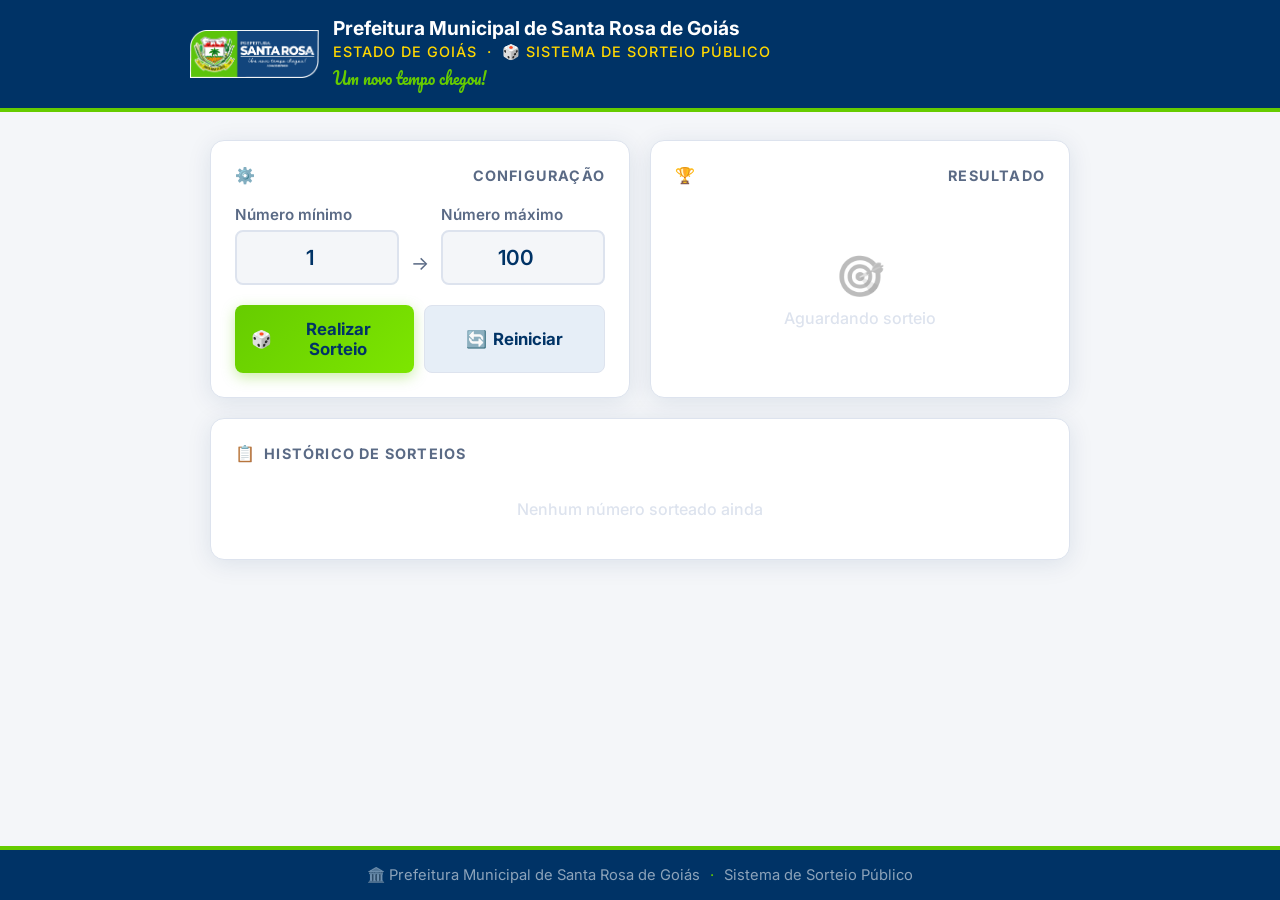
==== index.html @ 8ab16898 "primeiro commit" ====
<!DOCTYPE html>
<html lang="pt-BR">
<head>
  <meta charset="UTF-8" />
  <meta name="viewport" content="width=device-width, initial-scale=1.0" />
  <title>Sorteio Público — Prefeitura de Santa Rosa de Goiás</title>
  <link rel="stylesheet" href="style.css" />
  <link href="https://fonts.googleapis.com/css2?family=Inter:wght@400;500;600;700;800&family=Pacifico&display=swap" rel="stylesheet" />
</head>
<body>

  <header class="header">
    <div class="header-inner">
      <img src="LOGO-2025-2028-2.png" alt="Logo Prefeitura" class="brasao-logo" />
      <div class="header-text">
        <div class="header-municipio">Prefeitura Municipal de Santa Rosa de Goiás</div>
        <div class="header-estado">Estado de Goiás &nbsp;·&nbsp; 🎲 Sistema de Sorteio Público</div>
        <div class="header-slogan">Um novo tempo chegou!</div>
      </div>
    </div>
  </header>

  <main class="main">

    <div class="grid">

      <div class="card">
        <div class="card-header">
          <span class="card-icon">⚙️</span>
          <span>Configuração</span>
        </div>
        <div class="config">
          <div class="input-group">
            <label>Número mínimo</label>
            <input type="number" id="min" value="1" min="0" />
          </div>
          <div class="divider-arrow">→</div>
          <div class="input-group">
            <label>Número máximo</label>
            <input type="number" id="max" value="100" min="1" />
          </div>
        </div>
        <div class="actions">
          <button id="btnSortear">
            <span>🎲</span> Realizar Sorteio
          </button>
          <button id="btnReset" class="secondary">
            <span>🔄</span> Reiniciar
          </button>
        </div>
      </div>

      <div class="card resultado-card">
        <div class="card-header">
          <span class="card-icon">🏆</span>
          <span>Resultado</span>
        </div>
        <div class="resultado-wrap">
          <div id="resultado" class="resultado hidden"></div>
          <div id="semSorteio" class="placeholder">
            <div class="placeholder-icon">🎯</div>
            <p>Aguardando sorteio</p>
          </div>
        </div>
      </div>

    </div>

    <div class="card historico-card">
      <div class="card-header">
        <div class="card-header-left">
          <span class="card-icon">📋</span>
          <span>Histórico de Sorteios</span>
        </div>
        <span id="contador" class="pill" style="display:none"></span>
      </div>
      <div id="historico" class="historico"></div>
      <div id="semHistorico" class="placeholder small">
        <p>Nenhum número sorteado ainda</p>
      </div>
    </div>

  </main>

  <footer class="footer">
    <div class="footer-inner">
      <span>🏛️ Prefeitura Municipal de Santa Rosa de Goiás</span>
      <span class="footer-sep">·</span>
      <span>Sistema de Sorteio Público</span>
    </div>
  </footer>

  <script src="script.js"></script>
</body>
</html>
---- style.css ----
* {
  box-sizing: border-box;
  margin: 0;
  padding: 0;
}

:root {
  --azul:        #003366;
  --azul-mid:    #004080;
  --azul-light:  #e6eef7;
  --verde:       #66CC00;
  --verde-hover: #52a300;
  --amarelo:     #FFD700;
  --amarelo-bg:  #fffbe6;
  --vermelho:    #E60000;
  --bg:          #f4f6f9;
  --branco:      #ffffff;
  --borda:       #dde3ee;
  --texto:       #003366;
  --subtexto:    #5a6a85;
  --sombra-sm:   0 1px 4px rgba(0,51,102,0.08);
  --sombra:      0 4px 24px rgba(0,51,102,0.10);
  --sombra-lg:   0 8px 40px rgba(0,51,102,0.15);
  --radius:      14px;
}

body {
  font-family: 'Inter', 'Segoe UI', sans-serif;
  background: var(--bg);
  color: var(--texto);
  min-height: 100vh;
  display: flex;
  flex-direction: column;
}

/* ── HEADER ── */
.header {
  background: var(--azul);
  padding: 16px 32px;
  border-bottom: 4px solid var(--verde);
}

.header-inner {
  max-width: 900px;
  margin: 0 auto;
  display: flex;
  align-items: center;
  gap: 14px;
}

.brasao-logo {
  height: 48px;
  width: auto;
  object-fit: contain;
  flex-shrink: 0;
}

.header-municipio {
  color: #fff;
  font-size: 1.2rem;
  font-weight: 700;
}

.header-estado {
  color: var(--amarelo);
  font-size: 0.9rem;
  font-weight: 500;
  text-transform: uppercase;
  letter-spacing: 1px;
  margin-top: 3px;
}

.header-slogan {
  color: var(--verde);
  font-size: 1rem;
  font-family: 'Pacifico', cursive;
  margin-top: 3px;
}

/* ── MAIN ── */
.main {
  flex: 1;
  max-width: 900px;
  margin: 28px auto 40px;
  padding: 0 20px;
  width: 100%;
  display: flex;
  flex-direction: column;
  gap: 20px;
}

/* ── GRID ── */
.grid {
  display: grid;
  grid-template-columns: 1fr 1fr;
  gap: 20px;
}

@media (max-width: 640px) {
  .grid { grid-template-columns: 1fr; }
  .hero h1 { font-size: 1.8rem; }
}

/* ── CARDS ── */
.card {
  background: var(--branco);
  border-radius: var(--radius);
  padding: 24px;
  box-shadow: var(--sombra);
  border: 1px solid var(--borda);
}

.card-header {
  display: flex;
  align-items: center;
  justify-content: space-between;
  gap: 8px;
  font-size: 0.9rem;
  font-weight: 700;
  text-transform: uppercase;
  letter-spacing: 1.2px;
  color: var(--subtexto);
  margin-bottom: 20px;
}

.card-header-left {
  display: flex;
  align-items: center;
  gap: 8px;
}

.card-icon {
  font-size: 1rem;
}

/* ── CONFIG ── */
.config {
  display: flex;
  align-items: flex-end;
  gap: 12px;
}

.input-group {
  flex: 1;
  display: flex;
  flex-direction: column;
  gap: 6px;
}

.input-group label {
  font-size: 0.95rem;
  font-weight: 600;
  color: var(--subtexto);
}

.input-group input {
  padding: 13px 14px;
  border-radius: 8px;
  border: 2px solid var(--borda);
  background: var(--bg);
  color: var(--texto);
  font-size: 1.3rem;
  font-family: inherit;
  font-weight: 600;
  text-align: center;
  outline: none;
  transition: border-color 0.2s, box-shadow 0.2s;
  width: 100%;
}

.input-group input:focus {
  border-color: var(--azul-mid);
  box-shadow: 0 0 0 3px rgba(0,80,179,0.12);
  background: var(--branco);
}

.divider-arrow {
  color: var(--subtexto);
  font-size: 1.2rem;
  padding-bottom: 10px;
  flex-shrink: 0;
}

/* ── ACTIONS ── */
.actions {
  display: flex;
  gap: 10px;
  margin-top: 20px;
}

button {
  flex: 1;
  padding: 14px 16px;
  border: none;
  border-radius: 8px;
  font-size: 1.05rem;
  font-weight: 700;
  font-family: inherit;
  cursor: pointer;
  display: flex;
  align-items: center;
  justify-content: center;
  gap: 6px;
  transition: background 0.2s, transform 0.1s, box-shadow 0.2s, opacity 0.2s;
}

button:active { transform: scale(0.97); }

#btnSortear {
  background: linear-gradient(135deg, var(--verde) 0%, #7de600 100%);
  color: var(--azul);
  box-shadow: 0 4px 14px rgba(102,204,0,0.35);
}

#btnSortear:hover:not(:disabled) {
  background: linear-gradient(135deg, var(--verde-hover) 0%, var(--verde) 100%);
  box-shadow: 0 6px 18px rgba(102,204,0,0.45);
}

#btnSortear:disabled {
  opacity: 0.4;
  cursor: not-allowed;
  box-shadow: none;
}

.secondary {
  background: var(--azul-light);
  color: var(--azul);
  border: 1.5px solid var(--borda);
}

.secondary:hover {
  background: #d0e0ff;
}

/* ── RESULTADO ── */
.resultado-card {
  display: flex;
  flex-direction: column;
}

.resultado-wrap {
  flex: 1;
  display: flex;
  align-items: center;
  justify-content: center;
  min-height: 120px;
}

.resultado {
  font-size: 7rem;
  font-weight: 800;
  color: var(--verde);
  letter-spacing: -2px;
  line-height: 1;
  animation: pop 0.35s cubic-bezier(0.34, 1.56, 0.64, 1);
  text-shadow: 0 4px 20px rgba(102,204,0,0.25);
}

.resultado.hidden { display: none; }

@keyframes pop {
  0%   { transform: scale(0.4) rotate(-8deg); opacity: 0; }
  100% { transform: scale(1)   rotate(0deg);  opacity: 1; }
}

/* ── PLACEHOLDER ── */
.placeholder {
  text-align: center;
  color: var(--borda);
  display: flex;
  flex-direction: column;
  align-items: center;
  gap: 8px;
}

.placeholder-icon { font-size: 2.5rem; filter: grayscale(1) opacity(0.4); }
.placeholder p    { font-size: 1rem; font-weight: 500; }
.placeholder.small { padding: 16px 0; }

/* ── PILL ── */
.pill {
  background: var(--verde);
  color: var(--azul);
  border-radius: 20px;
  padding: 4px 14px;
  font-size: 0.9rem;
  font-weight: 800;
}

/* ── HISTÓRICO ── */
.historico-card { }

.historico {
  display: flex;
  flex-wrap: wrap;
  gap: 8px;
  max-height: 200px;
  overflow-y: auto;
}

.historico::-webkit-scrollbar { width: 4px; }
.historico::-webkit-scrollbar-track { background: transparent; }
.historico::-webkit-scrollbar-thumb { background: var(--borda); border-radius: 4px; }

.num-badge {
  background: var(--bg);
  color: var(--texto);
  border: 1.5px solid var(--borda);
  border-radius: 8px;
  padding: 8px 18px;
  font-size: 1.1rem;
  font-weight: 600;
  min-width: 56px;
  text-align: center;
  transition: all 0.2s;
}

.num-badge.ultimo {
  background: #edffd6;
  color: var(--azul);
  border-color: var(--verde);
  font-weight: 800;
  box-shadow: 0 2px 8px rgba(102,204,0,0.3);
}

/* ── FOOTER ── */
.footer {
  background: var(--azul);
  border-top: 4px solid var(--verde);
  padding: 16px 32px;
  text-align: center;
}

.footer-inner {
  color: rgba(255,255,255,0.55);
  font-size: 0.92rem;
  display: flex;
  align-items: center;
  justify-content: center;
  gap: 10px;
  flex-wrap: wrap;
}

.footer-sep { color: var(--verde); }
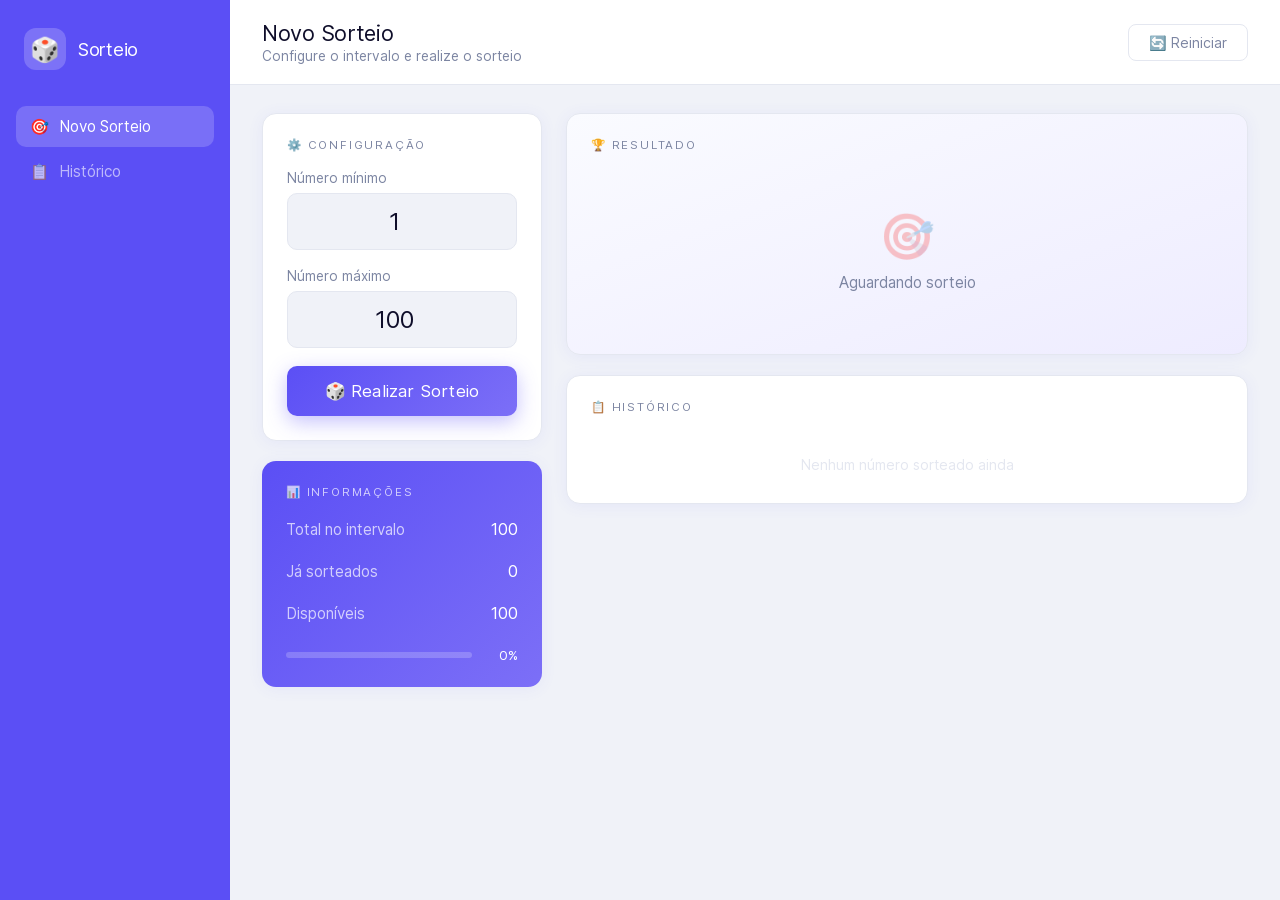
==== commit 5543ec58: "descrição das alterações" ====
--- a/index.html
+++ b/index.html
@@ -3,92 +3,107 @@
 <head>
   <meta charset="UTF-8" />
   <meta name="viewport" content="width=device-width, initial-scale=1.0" />
-  <title>Sorteio Público — Prefeitura de Santa Rosa de Goiás</title>
+  <title>Sorteio de Números</title>
   <link rel="stylesheet" href="style.css" />
-  <link href="https://fonts.googleapis.com/css2?family=Inter:wght@400;500;600;700;800&family=Pacifico&display=swap" rel="stylesheet" />
 </head>
 <body>
 
-  <header class="header">
-    <div class="header-inner">
-      <img src="LOGO-2025-2028-2.png" alt="Logo Prefeitura" class="brasao-logo" />
-      <div class="header-text">
-        <div class="header-municipio">Prefeitura Municipal de Santa Rosa de Goiás</div>
-        <div class="header-estado">Estado de Goiás &nbsp;·&nbsp; 🎲 Sistema de Sorteio Público</div>
-        <div class="header-slogan">Um novo tempo chegou!</div>
+  <div class="layout">
+
+    <aside class="sidebar">
+      <div class="sidebar-logo">
+        <span class="logo-icon">🎲</span>
+        <span class="logo-text">Sorteio</span>
       </div>
-    </div>
-  </header>
+      <nav class="sidebar-nav">
+        <a class="nav-item active">
+          <span>🎯</span> Novo Sorteio
+        </a>
+        <a class="nav-item">
+          <span>📋</span> Histórico
+        </a>
+      </nav>
+    </aside>
 
-  <main class="main">
+    <div class="content">
 
-    <div class="grid">
+      <header class="topbar">
+        <div class="topbar-title">
+          <h1>Novo Sorteio</h1>
+          <p>Configure o intervalo e realize o sorteio</p>
+        </div>
+        <button id="btnReset" class="btn-outline">🔄 Reiniciar</button>
+      </header>
 
-      <div class="card">
-        <div class="card-header">
-          <span class="card-icon">⚙️</span>
-          <span>Configuração</span>
+      <main class="main">
+
+        <div class="col-left">
+
+          <div class="card">
+            <div class="card-title">⚙️ Configuração</div>
+            <div class="field">
+              <label>Número mínimo</label>
+              <input type="number" id="min" value="1" min="0" />
+            </div>
+            <div class="field">
+              <label>Número máximo</label>
+              <input type="number" id="max" value="100" min="1" />
+            </div>
+            <button id="btnSortear">🎲 Realizar Sorteio</button>
+          </div>
+
+          <div class="card info-card">
+            <div class="card-title">📊 Informações</div>
+            <div class="info-row">
+              <span>Total no intervalo</span>
+              <strong id="infoTotal">100</strong>
+            </div>
+            <div class="info-row">
+              <span>Já sorteados</span>
+              <strong id="infoSorteados">0</strong>
+            </div>
+            <div class="info-row">
+              <span>Disponíveis</span>
+              <strong id="infoDisponiveis">100</strong>
+            </div>
+            <div class="progress-wrap">
+              <div class="progress-bar">
+                <div id="progressFill" class="progress-fill" style="width:0%"></div>
+              </div>
+              <span id="progressPct" class="progress-pct">0%</span>
+            </div>
+          </div>
+
         </div>
-        <div class="config">
-          <div class="input-group">
-            <label>Número mínimo</label>
-            <input type="number" id="min" value="1" min="0" />
+
+        <div class="col-right">
+
+          <div class="card resultado-card">
+            <div class="card-title">🏆 Resultado</div>
+            <div class="resultado-wrap">
+              <div id="resultado" class="resultado hidden"></div>
+              <div id="semSorteio" class="empty-state">
+                <div class="empty-icon">🎯</div>
+                <p>Aguardando sorteio</p>
+              </div>
+            </div>
           </div>
-          <div class="divider-arrow">→</div>
-          <div class="input-group">
-            <label>Número máximo</label>
-            <input type="number" id="max" value="100" min="1" />
+
+          <div class="card">
+            <div class="card-title-row">
+              <span class="card-title">📋 Histórico</span>
+              <span id="contador" class="badge" style="display:none"></span>
+            </div>
+            <div id="historico" class="historico"></div>
+            <div id="semHistorico" class="empty-small">Nenhum número sorteado ainda</div>
           </div>
+
         </div>
-        <div class="actions">
-          <button id="btnSortear">
-            <span>🎲</span> Realizar Sorteio
-          </button>
-          <button id="btnReset" class="secondary">
-            <span>🔄</span> Reiniciar
-          </button>
-        </div>
-      </div>
 
-      <div class="card resultado-card">
-        <div class="card-header">
-          <span class="card-icon">🏆</span>
-          <span>Resultado</span>
-        </div>
-        <div class="resultado-wrap">
-          <div id="resultado" class="resultado hidden"></div>
-          <div id="semSorteio" class="placeholder">
-            <div class="placeholder-icon">🎯</div>
-            <p>Aguardando sorteio</p>
-          </div>
-        </div>
-      </div>
+      </main>
 
     </div>
-
-    <div class="card historico-card">
-      <div class="card-header">
-        <div class="card-header-left">
-          <span class="card-icon">📋</span>
-          <span>Histórico de Sorteios</span>
-        </div>
-        <span id="contador" class="pill" style="display:none"></span>
-      </div>
-      <div id="historico" class="historico"></div>
-      <div id="semHistorico" class="placeholder small">
-        <p>Nenhum número sorteado ainda</p>
-      </div>
-    </div>
-
-  </main>
-
-  <footer class="footer">
-    <div class="footer-inner">
-      <span>🏛️ Prefeitura Municipal de Santa Rosa de Goiás</span>
-      <span class="footer-sep">·</span>
-      <span>Sistema de Sorteio Público</span>
-    </div>
-  </footer>
+  </div>
 
   <script src="script.js"></script>
 </body>
--- a/style.css
+++ b/style.css
@@ -1,3 +1,10 @@
+@font-face {
+  font-family: 'Inter';
+  src: url('fonts/inter.woff2') format('woff2');
+  font-weight: 100 900;
+  font-style: normal;
+}
+
 * {
   box-sizing: border-box;
   margin: 0;
@@ -5,341 +12,425 @@
 }
 
 :root {
-  --azul:        #003366;
-  --azul-mid:    #004080;
-  --azul-light:  #e6eef7;
-  --verde:       #66CC00;
-  --verde-hover: #52a300;
-  --amarelo:     #FFD700;
-  --amarelo-bg:  #fffbe6;
-  --vermelho:    #E60000;
-  --bg:          #f4f6f9;
-  --branco:      #ffffff;
-  --borda:       #dde3ee;
-  --texto:       #003366;
-  --subtexto:    #5a6a85;
-  --sombra-sm:   0 1px 4px rgba(0,51,102,0.08);
-  --sombra:      0 4px 24px rgba(0,51,102,0.10);
-  --sombra-lg:   0 8px 40px rgba(0,51,102,0.15);
-  --radius:      14px;
+  --bg:        #f0f2f8;
+  --surface:   #ffffff;
+  --border:    #e4e7f0;
+  --accent:    #5b4ff5;
+  --accent-dk: #4338ca;
+  --accent-lt: #eeecff;
+  --text:      #0f0e2a;
+  --muted:     #7c85a2;
+  --sidebar-w: 230px;
+  --radius:    14px;
+  --shadow:    0 2px 16px rgba(91,79,245,0.07);
 }
 
 body {
-  font-family: 'Inter', 'Segoe UI', sans-serif;
+  font-family: 'Inter', sans-serif;
   background: var(--bg);
-  color: var(--texto);
-  min-height: 100vh;
-  display: flex;
-  flex-direction: column;
-}
-
-/* ── HEADER ── */
-.header {
-  background: var(--azul);
-  padding: 16px 32px;
-  border-bottom: 4px solid var(--verde);
-}
-
-.header-inner {
-  max-width: 900px;
-  margin: 0 auto;
-  display: flex;
-  align-items: center;
-  gap: 14px;
-}
-
-.brasao-logo {
-  height: 48px;
-  width: auto;
-  object-fit: contain;
+  color: var(--text);
+  height: 100vh;
+  overflow: hidden;
+}
+
+/* ── LAYOUT ── */
+.layout {
+  display: flex;
+  height: 100vh;
+}
+
+/* ── SIDEBAR ── */
+.sidebar {
+  width: var(--sidebar-w);
+  background: var(--accent);
+  display: flex;
+  flex-direction: column;
+  padding: 28px 16px;
+  gap: 36px;
   flex-shrink: 0;
 }
 
-.header-municipio {
-  color: #fff;
-  font-size: 1.2rem;
-  font-weight: 700;
-}
-
-.header-estado {
-  color: var(--amarelo);
-  font-size: 0.9rem;
+.sidebar-logo {
+  display: flex;
+  align-items: center;
+  gap: 12px;
+  padding: 0 8px;
+}
+
+.logo-icon {
+  font-size: 1.5rem;
+  width: 42px;
+  height: 42px;
+  background: rgba(255,255,255,0.2);
+  border-radius: 12px;
+  display: flex;
+  align-items: center;
+  justify-content: center;
+  flex-shrink: 0;
+}
+
+.logo-text {
+  font-size: 1.15rem;
+  font-weight: 800;
+  color: #fff;
+  letter-spacing: -0.3px;
+}
+
+.sidebar-nav {
+  display: flex;
+  flex-direction: column;
+  gap: 4px;
+}
+
+.nav-item {
+  display: flex;
+  align-items: center;
+  gap: 10px;
+  padding: 11px 14px;
+  border-radius: 10px;
+  font-size: 0.95rem;
   font-weight: 500;
-  text-transform: uppercase;
-  letter-spacing: 1px;
-  margin-top: 3px;
-}
-
-.header-slogan {
-  color: var(--verde);
-  font-size: 1rem;
-  font-family: 'Pacifico', cursive;
-  margin-top: 3px;
+  color: rgba(255,255,255,0.6);
+  cursor: pointer;
+  transition: background 0.15s, color 0.15s;
+  text-decoration: none;
+}
+
+.nav-item:hover {
+  background: rgba(255,255,255,0.1);
+  color: #fff;
+}
+
+.nav-item.active {
+  background: rgba(255,255,255,0.18);
+  color: #fff;
+  font-weight: 700;
+}
+
+/* ── CONTENT ── */
+.content {
+  flex: 1;
+  display: flex;
+  flex-direction: column;
+  overflow: hidden;
+  min-width: 0;
+}
+
+/* ── TOPBAR ── */
+.topbar {
+  display: flex;
+  align-items: center;
+  justify-content: space-between;
+  padding: 20px 32px;
+  background: var(--surface);
+  border-bottom: 1px solid var(--border);
+  flex-shrink: 0;
+}
+
+.topbar-title h1 {
+  font-size: 1.35rem;
+  font-weight: 800;
+  color: var(--text);
+  letter-spacing: -0.3px;
+}
+
+.topbar-title p {
+  font-size: 0.85rem;
+  color: var(--muted);
+  margin-top: 2px;
+}
+
+.btn-outline {
+  padding: 9px 20px;
+  border: 1.5px solid var(--border);
+  border-radius: 8px;
+  background: var(--surface);
+  color: var(--muted);
+  font-family: 'Inter', sans-serif;
+  font-size: 0.88rem;
+  font-weight: 600;
+  cursor: pointer;
+  transition: all 0.2s;
+  flex: unset;
+  display: flex;
+  align-items: center;
+  gap: 6px;
+}
+
+.btn-outline:hover {
+  border-color: var(--accent);
+  color: var(--accent);
+  background: var(--accent-lt);
 }
 
 /* ── MAIN ── */
 .main {
   flex: 1;
-  max-width: 900px;
-  margin: 28px auto 40px;
-  padding: 0 20px;
-  width: 100%;
+  display: grid;
+  grid-template-columns: 280px 1fr;
+  gap: 24px;
+  padding: 28px 32px;
+  overflow-y: auto;
+  align-items: start;
+}
+
+.col-left, .col-right {
   display: flex;
   flex-direction: column;
   gap: 20px;
-}
-
-/* ── GRID ── */
-.grid {
-  display: grid;
-  grid-template-columns: 1fr 1fr;
-  gap: 20px;
-}
-
-@media (max-width: 640px) {
-  .grid { grid-template-columns: 1fr; }
-  .hero h1 { font-size: 1.8rem; }
 }
 
 /* ── CARDS ── */
 .card {
-  background: var(--branco);
+  background: var(--surface);
   border-radius: var(--radius);
+  border: 1px solid var(--border);
   padding: 24px;
-  box-shadow: var(--sombra);
-  border: 1px solid var(--borda);
-}
-
-.card-header {
+  display: flex;
+  flex-direction: column;
+  gap: 18px;
+  box-shadow: var(--shadow);
+}
+
+.card-title {
+  font-size: 0.72rem;
+  font-weight: 700;
+  text-transform: uppercase;
+  letter-spacing: 1.8px;
+  color: var(--muted);
+}
+
+.card-title-row {
   display: flex;
   align-items: center;
   justify-content: space-between;
+}
+
+/* ── FIELDS ── */
+.field {
+  display: flex;
+  flex-direction: column;
+  gap: 7px;
+}
+
+.field label {
+  font-size: 0.85rem;
+  font-weight: 600;
+  color: var(--muted);
+}
+
+.field input {
+  background: var(--bg);
+  border: 1.5px solid var(--border);
+  border-radius: 10px;
+  color: var(--text);
+  font-family: 'Inter', sans-serif;
+  font-size: 1.5rem;
+  font-weight: 700;
+  outline: none;
+  padding: 13px 16px;
+  transition: border-color 0.2s, box-shadow 0.2s, background 0.2s;
+  width: 100%;
+  text-align: center;
+}
+
+.field input:focus {
+  border-color: var(--accent);
+  box-shadow: 0 0 0 4px rgba(91,79,245,0.1);
+  background: #fff;
+}
+
+/* ── BOTÃO SORTEAR ── */
+button#btnSortear {
+  background: linear-gradient(135deg, var(--accent) 0%, #7c6ff7 100%);
+  border: none;
+  border-radius: 10px;
+  color: #fff;
+  cursor: pointer;
+  font-family: 'Inter', sans-serif;
+  font-size: 1.05rem;
+  font-weight: 700;
+  padding: 15px;
+  transition: opacity 0.2s, transform 0.1s, box-shadow 0.2s;
+  width: 100%;
+  display: flex;
+  align-items: center;
+  justify-content: center;
   gap: 8px;
-  font-size: 0.9rem;
-  font-weight: 700;
-  text-transform: uppercase;
-  letter-spacing: 1.2px;
-  color: var(--subtexto);
-  margin-bottom: 20px;
-}
-
-.card-header-left {
-  display: flex;
-  align-items: center;
+  box-shadow: 0 6px 20px rgba(91,79,245,0.35);
+  letter-spacing: 0.2px;
+}
+
+button#btnSortear:hover:not(:disabled) {
+  box-shadow: 0 8px 28px rgba(91,79,245,0.5);
+  opacity: 0.92;
+}
+
+button#btnSortear:active { transform: scale(0.98); }
+
+button#btnSortear:disabled {
+  opacity: 0.35;
+  cursor: not-allowed;
+  box-shadow: none;
+}
+
+/* ── INFO CARD ── */
+.info-card {
+  background: linear-gradient(135deg, var(--accent) 0%, #7c6ff7 100%);
+  border: none;
+}
+
+.info-card .card-title {
+  color: rgba(255,255,255,0.7);
+}
+
+.info-row {
+  display: flex;
+  align-items: center;
+  justify-content: space-between;
+  font-size: 0.95rem;
+  color: rgba(255,255,255,0.7);
+  padding: 2px 0;
+}
+
+.info-row strong {
+  font-size: 1.05rem;
+  font-weight: 700;
+  color: #fff;
+}
+
+.progress-wrap {
+  display: flex;
+  align-items: center;
+  gap: 10px;
+  margin-top: 4px;
+}
+
+.progress-bar {
+  flex: 1;
+  height: 6px;
+  background: rgba(255,255,255,0.2);
+  border-radius: 99px;
+  overflow: hidden;
+}
+
+.progress-fill {
+  height: 100%;
+  background: #fff;
+  border-radius: 99px;
+  transition: width 0.4s ease;
+}
+
+.progress-pct {
+  font-size: 0.82rem;
+  font-weight: 700;
+  color: #fff;
+  min-width: 36px;
+  text-align: right;
+}
+
+/* ── RESULTADO ── */
+.resultado-card {
+  min-height: 240px;
+  background: linear-gradient(160deg, #fafbff 0%, var(--accent-lt) 100%);
+}
+
+.resultado-wrap {
+  flex: 1;
+  display: flex;
+  align-items: center;
+  justify-content: center;
+  min-height: 160px;
+}
+
+.resultado {
+  font-size: 8rem;
+  font-weight: 800;
+  color: var(--accent);
+  letter-spacing: -5px;
+  line-height: 1;
+  animation: pop 0.4s cubic-bezier(0.34, 1.56, 0.64, 1);
+}
+
+.resultado.hidden { display: none; }
+
+@keyframes pop {
+  0%   { transform: scale(0.3) rotate(-8deg); opacity: 0; }
+  100% { transform: scale(1)   rotate(0deg);  opacity: 1; }
+}
+
+.empty-state {
+  display: flex;
+  flex-direction: column;
+  align-items: center;
+  gap: 10px;
+}
+
+.empty-icon {
+  font-size: 2.8rem;
+  opacity: 0.25;
+}
+
+.empty-state p {
+  font-size: 0.95rem;
+  font-weight: 500;
+  color: var(--muted);
+}
+
+/* ── BADGE / HISTÓRICO ── */
+.badge {
+  background: var(--accent-lt);
+  color: var(--accent);
+  border-radius: 20px;
+  padding: 3px 12px;
+  font-size: 0.8rem;
+  font-weight: 700;
+}
+
+.historico {
+  display: flex;
+  flex-wrap: wrap;
   gap: 8px;
-}
-
-.card-icon {
-  font-size: 1rem;
-}
-
-/* ── CONFIG ── */
-.config {
-  display: flex;
-  align-items: flex-end;
-  gap: 12px;
-}
-
-.input-group {
-  flex: 1;
-  display: flex;
-  flex-direction: column;
-  gap: 6px;
-}
-
-.input-group label {
+  max-height: 220px;
+  overflow-y: auto;
+}
+
+.historico::-webkit-scrollbar { width: 4px; }
+.historico::-webkit-scrollbar-thumb { background: var(--border); border-radius: 4px; }
+
+.num-badge {
+  background: var(--bg);
+  border: 1.5px solid var(--border);
+  border-radius: 8px;
+  color: var(--muted);
   font-size: 0.95rem;
   font-weight: 600;
-  color: var(--subtexto);
-}
-
-.input-group input {
-  padding: 13px 14px;
-  border-radius: 8px;
-  border: 2px solid var(--borda);
-  background: var(--bg);
-  color: var(--texto);
-  font-size: 1.3rem;
-  font-family: inherit;
-  font-weight: 600;
+  min-width: 52px;
+  padding: 7px 14px;
   text-align: center;
-  outline: none;
-  transition: border-color 0.2s, box-shadow 0.2s;
-  width: 100%;
-}
-
-.input-group input:focus {
-  border-color: var(--azul-mid);
-  box-shadow: 0 0 0 3px rgba(0,80,179,0.12);
-  background: var(--branco);
-}
-
-.divider-arrow {
-  color: var(--subtexto);
-  font-size: 1.2rem;
-  padding-bottom: 10px;
-  flex-shrink: 0;
-}
-
-/* ── ACTIONS ── */
-.actions {
-  display: flex;
-  gap: 10px;
-  margin-top: 20px;
-}
-
-button {
-  flex: 1;
-  padding: 14px 16px;
-  border: none;
-  border-radius: 8px;
-  font-size: 1.05rem;
-  font-weight: 700;
-  font-family: inherit;
-  cursor: pointer;
-  display: flex;
-  align-items: center;
-  justify-content: center;
-  gap: 6px;
-  transition: background 0.2s, transform 0.1s, box-shadow 0.2s, opacity 0.2s;
-}
-
-button:active { transform: scale(0.97); }
-
-#btnSortear {
-  background: linear-gradient(135deg, var(--verde) 0%, #7de600 100%);
-  color: var(--azul);
-  box-shadow: 0 4px 14px rgba(102,204,0,0.35);
-}
-
-#btnSortear:hover:not(:disabled) {
-  background: linear-gradient(135deg, var(--verde-hover) 0%, var(--verde) 100%);
-  box-shadow: 0 6px 18px rgba(102,204,0,0.45);
-}
-
-#btnSortear:disabled {
-  opacity: 0.4;
-  cursor: not-allowed;
-  box-shadow: none;
-}
-
-.secondary {
-  background: var(--azul-light);
-  color: var(--azul);
-  border: 1.5px solid var(--borda);
-}
-
-.secondary:hover {
-  background: #d0e0ff;
-}
-
-/* ── RESULTADO ── */
-.resultado-card {
-  display: flex;
-  flex-direction: column;
-}
-
-.resultado-wrap {
-  flex: 1;
-  display: flex;
-  align-items: center;
-  justify-content: center;
-  min-height: 120px;
-}
-
-.resultado {
-  font-size: 7rem;
+  transition: all 0.15s;
+}
+
+.num-badge.ultimo {
+  background: var(--accent-lt);
+  border-color: var(--accent);
+  color: var(--accent);
   font-weight: 800;
-  color: var(--verde);
-  letter-spacing: -2px;
-  line-height: 1;
-  animation: pop 0.35s cubic-bezier(0.34, 1.56, 0.64, 1);
-  text-shadow: 0 4px 20px rgba(102,204,0,0.25);
-}
-
-.resultado.hidden { display: none; }
-
-@keyframes pop {
-  0%   { transform: scale(0.4) rotate(-8deg); opacity: 0; }
-  100% { transform: scale(1)   rotate(0deg);  opacity: 1; }
-}
-
-/* ── PLACEHOLDER ── */
-.placeholder {
+}
+
+.empty-small {
+  font-size: 0.88rem;
+  color: var(--border);
   text-align: center;
-  color: var(--borda);
-  display: flex;
-  flex-direction: column;
-  align-items: center;
-  gap: 8px;
-}
-
-.placeholder-icon { font-size: 2.5rem; filter: grayscale(1) opacity(0.4); }
-.placeholder p    { font-size: 1rem; font-weight: 500; }
-.placeholder.small { padding: 16px 0; }
-
-/* ── PILL ── */
-.pill {
-  background: var(--verde);
-  color: var(--azul);
-  border-radius: 20px;
-  padding: 4px 14px;
-  font-size: 0.9rem;
-  font-weight: 800;
-}
-
-/* ── HISTÓRICO ── */
-.historico-card { }
-
-.historico {
-  display: flex;
-  flex-wrap: wrap;
-  gap: 8px;
-  max-height: 200px;
-  overflow-y: auto;
-}
-
-.historico::-webkit-scrollbar { width: 4px; }
-.historico::-webkit-scrollbar-track { background: transparent; }
-.historico::-webkit-scrollbar-thumb { background: var(--borda); border-radius: 4px; }
-
-.num-badge {
-  background: var(--bg);
-  color: var(--texto);
-  border: 1.5px solid var(--borda);
-  border-radius: 8px;
-  padding: 8px 18px;
-  font-size: 1.1rem;
-  font-weight: 600;
-  min-width: 56px;
-  text-align: center;
-  transition: all 0.2s;
-}
-
-.num-badge.ultimo {
-  background: #edffd6;
-  color: var(--azul);
-  border-color: var(--verde);
-  font-weight: 800;
-  box-shadow: 0 2px 8px rgba(102,204,0,0.3);
-}
-
-/* ── FOOTER ── */
-.footer {
-  background: var(--azul);
-  border-top: 4px solid var(--verde);
-  padding: 16px 32px;
-  text-align: center;
-}
-
-.footer-inner {
-  color: rgba(255,255,255,0.55);
-  font-size: 0.92rem;
-  display: flex;
-  align-items: center;
-  justify-content: center;
-  gap: 10px;
-  flex-wrap: wrap;
-}
-
-.footer-sep { color: var(--verde); }
+  padding: 6px 0;
+}
+
+/* ── RESPONSIVO ── */
+@media (max-width: 768px) {
+  .sidebar { display: none; }
+  .main {
+    grid-template-columns: 1fr;
+    padding: 20px;
+  }
+  .topbar { padding: 16px 20px; }
+}
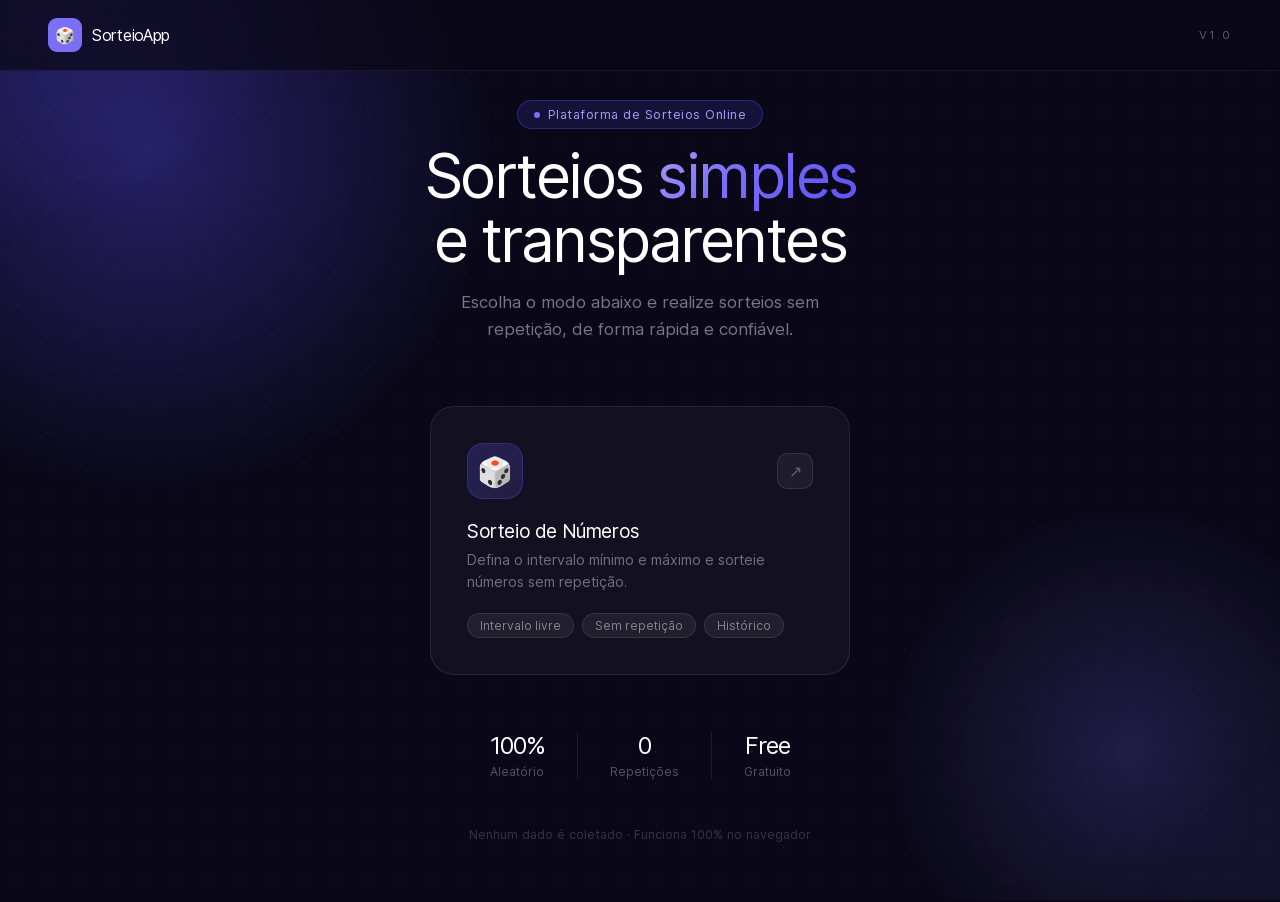
==== commit ebce809b: "remove modo bingo" ====
--- a/index.html
+++ b/index.html
@@ -3,108 +3,411 @@
 <head>
   <meta charset="UTF-8" />
   <meta name="viewport" content="width=device-width, initial-scale=1.0" />
-  <title>Sorteio de Números</title>
+  <title>Sorteio & Bingo</title>
   <link rel="stylesheet" href="style.css" />
+  <style>
+
+    body {
+      min-height: 100vh;
+      height: auto;
+      overflow: auto;
+      display: flex;
+      flex-direction: column;
+      background: #0a0818;
+    }
+
+    /* ── FUNDO ── */
+    .bg-glow {
+      position: fixed;
+      inset: 0;
+      pointer-events: none;
+      z-index: 0;
+      overflow: hidden;
+    }
+    .bg-glow::before {
+      content: '';
+      position: absolute;
+      width: 700px; height: 700px;
+      background: radial-gradient(circle, rgba(91,79,245,0.35) 0%, transparent 70%);
+      top: -200px; left: -200px;
+    }
+    .bg-glow::after {
+      content: '';
+      position: absolute;
+      width: 500px; height: 500px;
+      background: radial-gradient(circle, rgba(124,111,247,0.2) 0%, transparent 70%);
+      bottom: -100px; right: -100px;
+    }
+
+    /* ── DOTS GRID ── */
+    .bg-dots {
+      position: fixed;
+      inset: 0;
+      pointer-events: none;
+      z-index: 0;
+      background-image: radial-gradient(rgba(255,255,255,0.06) 1px, transparent 1px);
+      background-size: 32px 32px;
+    }
+
+    /* ── WRAPPER ── */
+    .page {
+      position: relative;
+      z-index: 1;
+      display: flex;
+      flex-direction: column;
+      align-items: center;
+      justify-content: center;
+      min-height: 100vh;
+      padding: 60px 24px;
+      gap: 0;
+    }
+
+    /* ── NAV ── */
+    .nav {
+      position: fixed;
+      top: 0; left: 0; right: 0;
+      z-index: 10;
+      display: flex;
+      align-items: center;
+      justify-content: space-between;
+      padding: 18px 48px;
+      background: rgba(10,8,24,0.7);
+      backdrop-filter: blur(16px);
+      border-bottom: 1px solid rgba(255,255,255,0.06);
+    }
+
+    .nav-brand {
+      display: flex;
+      align-items: center;
+      gap: 10px;
+      font-size: 1rem;
+      font-weight: 800;
+      color: #fff;
+      letter-spacing: -0.3px;
+    }
+
+    .nav-brand-icon {
+      width: 34px; height: 34px;
+      background: linear-gradient(135deg, var(--accent), #7c6ff7);
+      border-radius: 9px;
+      display: flex;
+      align-items: center;
+      justify-content: center;
+      font-size: 1rem;
+    }
+
+    .nav-tag {
+      font-size: 0.72rem;
+      font-weight: 700;
+      color: rgba(255,255,255,0.35);
+      letter-spacing: 2px;
+      text-transform: uppercase;
+    }
+
+    /* ── HERO ── */
+    .hero {
+      display: flex;
+      flex-direction: column;
+      align-items: center;
+      text-align: center;
+      gap: 16px;
+      margin-bottom: 64px;
+      margin-top: 40px;
+    }
+
+    .hero-pill {
+      display: inline-flex;
+      align-items: center;
+      gap: 8px;
+      background: rgba(91,79,245,0.15);
+      border: 1px solid rgba(91,79,245,0.35);
+      color: #a89ff8;
+      border-radius: 99px;
+      padding: 6px 16px;
+      font-size: 0.78rem;
+      font-weight: 600;
+      letter-spacing: 0.5px;
+    }
+
+    .hero-pill-dot {
+      width: 6px; height: 6px;
+      background: #7c6ff7;
+      border-radius: 50%;
+      animation: pulse 2s infinite;
+    }
+
+    @keyframes pulse {
+      0%, 100% { opacity: 1; transform: scale(1); }
+      50%       { opacity: 0.4; transform: scale(0.7); }
+    }
+
+    .hero h1 {
+      font-size: 3.8rem;
+      font-weight: 900;
+      color: #fff;
+      letter-spacing: -2.5px;
+      line-height: 1.05;
+    }
+
+    .hero h1 .grad {
+      background: linear-gradient(135deg, #a89ff8 0%, #7c6ff7 40%, #5b4ff5 100%);
+      -webkit-background-clip: text;
+      -webkit-text-fill-color: transparent;
+      background-clip: text;
+    }
+
+    .hero-sub {
+      font-size: 1.05rem;
+      color: rgba(255,255,255,0.45);
+      max-width: 420px;
+      line-height: 1.6;
+    }
+
+    /* ── CARDS ── */
+    .cards {
+      display: grid;
+      grid-template-columns: 1fr 1fr;
+      gap: 20px;
+      width: 100%;
+      max-width: 780px;
+    }
+
+    .card-home {
+      position: relative;
+      background: rgba(255,255,255,0.04);
+      border: 1px solid rgba(255,255,255,0.09);
+      border-radius: 24px;
+      padding: 36px;
+      display: flex;
+      flex-direction: column;
+      gap: 20px;
+      text-decoration: none;
+      overflow: hidden;
+      transition: transform 0.22s, border-color 0.22s, background 0.22s;
+      backdrop-filter: blur(8px);
+    }
+
+    .card-home::after {
+      content: '';
+      position: absolute;
+      inset: 0;
+      border-radius: 24px;
+      background: linear-gradient(135deg, rgba(91,79,245,0.12), transparent 60%);
+      opacity: 0;
+      transition: opacity 0.22s;
+    }
+
+    .card-home:hover {
+      transform: translateY(-6px);
+      border-color: rgba(91,79,245,0.5);
+      background: rgba(255,255,255,0.07);
+    }
+
+    .card-home:hover::after { opacity: 1; }
+
+    /* glow no hover */
+    .card-home::before {
+      content: '';
+      position: absolute;
+      width: 200px; height: 200px;
+      background: radial-gradient(circle, rgba(91,79,245,0.3), transparent 70%);
+      top: -60px; right: -60px;
+      opacity: 0;
+      transition: opacity 0.3s;
+      pointer-events: none;
+    }
+    .card-home:hover::before { opacity: 1; }
+
+    .card-home-head {
+      display: flex;
+      align-items: center;
+      justify-content: space-between;
+    }
+
+    .card-home-icon {
+      width: 56px; height: 56px;
+      background: linear-gradient(135deg, rgba(91,79,245,0.25), rgba(124,111,247,0.15));
+      border: 1px solid rgba(91,79,245,0.3);
+      border-radius: 16px;
+      display: flex;
+      align-items: center;
+      justify-content: center;
+      font-size: 1.8rem;
+      position: relative;
+      z-index: 1;
+    }
+
+    .card-home-arrow {
+      width: 36px; height: 36px;
+      background: rgba(255,255,255,0.05);
+      border: 1px solid rgba(255,255,255,0.1);
+      border-radius: 10px;
+      display: flex;
+      align-items: center;
+      justify-content: center;
+      color: rgba(255,255,255,0.3);
+      font-size: 1rem;
+      transition: background 0.2s, color 0.2s, transform 0.2s;
+      position: relative;
+      z-index: 1;
+    }
+
+    .card-home:hover .card-home-arrow {
+      background: rgba(91,79,245,0.3);
+      border-color: rgba(91,79,245,0.5);
+      color: #fff;
+      transform: translate(2px, -2px);
+    }
+
+    .card-home-body { position: relative; z-index: 1; }
+
+    .card-home-label {
+      font-size: 1.2rem;
+      font-weight: 800;
+      color: #fff;
+      letter-spacing: -0.4px;
+      margin-bottom: 6px;
+    }
+
+    .card-home-desc {
+      font-size: 0.88rem;
+      color: rgba(255,255,255,0.4);
+      line-height: 1.55;
+    }
+
+    .card-home-tags {
+      display: flex;
+      flex-wrap: wrap;
+      gap: 8px;
+      position: relative;
+      z-index: 1;
+    }
+
+    .tag {
+      background: rgba(255,255,255,0.06);
+      border: 1px solid rgba(255,255,255,0.1);
+      border-radius: 99px;
+      padding: 4px 12px;
+      font-size: 0.75rem;
+      font-weight: 600;
+      color: rgba(255,255,255,0.45);
+    }
+
+    /* ── STATS ── */
+    .stats {
+      display: flex;
+      gap: 32px;
+      margin-top: 56px;
+    }
+
+    .stat {
+      display: flex;
+      flex-direction: column;
+      align-items: center;
+      gap: 4px;
+    }
+
+    .stat-value {
+      font-size: 1.5rem;
+      font-weight: 900;
+      color: #fff;
+      letter-spacing: -1px;
+    }
+
+    .stat-label {
+      font-size: 0.75rem;
+      color: rgba(255,255,255,0.3);
+      font-weight: 500;
+    }
+
+    .stat-divider {
+      width: 1px;
+      background: rgba(255,255,255,0.08);
+      align-self: stretch;
+    }
+
+    /* ── FOOTER ── */
+    .footer {
+      margin-top: 48px;
+      font-size: 0.78rem;
+      color: rgba(255,255,255,0.18);
+      text-align: center;
+    }
+
+    /* ── RESPONSIVO ── */
+    @media (max-width: 640px) {
+      .nav { padding: 16px 20px; }
+      .hero h1 { font-size: 2.4rem; letter-spacing: -1.5px; }
+      .cards { grid-template-columns: 1fr; max-width: 400px; }
+      .stats { gap: 20px; }
+    }
+
+  </style>
 </head>
 <body>
 
-  <div class="layout">
-
-    <aside class="sidebar">
-      <div class="sidebar-logo">
-        <span class="logo-icon">🎲</span>
-        <span class="logo-text">Sorteio</span>
+  <div class="bg-glow"></div>
+  <div class="bg-dots"></div>
+
+  <nav class="nav">
+    <div class="nav-brand">
+      <div class="nav-brand-icon">🎲</div>
+      SorteioApp
+    </div>
+    <div class="nav-tag">v1.0</div>
+  </nav>
+
+  <div class="page">
+
+    <div class="hero">
+      <div class="hero-pill">
+        <div class="hero-pill-dot"></div>
+        Plataforma de Sorteios Online
       </div>
-      <nav class="sidebar-nav">
-        <a class="nav-item active">
-          <span>🎯</span> Novo Sorteio
-        </a>
-        <a class="nav-item">
-          <span>📋</span> Histórico
-        </a>
-      </nav>
-    </aside>
-
-    <div class="content">
-
-      <header class="topbar">
-        <div class="topbar-title">
-          <h1>Novo Sorteio</h1>
-          <p>Configure o intervalo e realize o sorteio</p>
+      <h1>Sorteios <span class="grad">simples</span><br>e transparentes</h1>
+      <p class="hero-sub">Escolha o modo abaixo e realize sorteios sem repetição, de forma rápida e confiável.</p>
+    </div>
+
+    <div class="cards" style="grid-template-columns: 1fr; max-width: 420px;">
+
+      <a href="sorteio.html" class="card-home">
+        <div class="card-home-head">
+          <div class="card-home-icon">🎲</div>
+          <div class="card-home-arrow">↗</div>
         </div>
-        <button id="btnReset" class="btn-outline">🔄 Reiniciar</button>
-      </header>
-
-      <main class="main">
-
-        <div class="col-left">
-
-          <div class="card">
-            <div class="card-title">⚙️ Configuração</div>
-            <div class="field">
-              <label>Número mínimo</label>
-              <input type="number" id="min" value="1" min="0" />
-            </div>
-            <div class="field">
-              <label>Número máximo</label>
-              <input type="number" id="max" value="100" min="1" />
-            </div>
-            <button id="btnSortear">🎲 Realizar Sorteio</button>
-          </div>
-
-          <div class="card info-card">
-            <div class="card-title">📊 Informações</div>
-            <div class="info-row">
-              <span>Total no intervalo</span>
-              <strong id="infoTotal">100</strong>
-            </div>
-            <div class="info-row">
-              <span>Já sorteados</span>
-              <strong id="infoSorteados">0</strong>
-            </div>
-            <div class="info-row">
-              <span>Disponíveis</span>
-              <strong id="infoDisponiveis">100</strong>
-            </div>
-            <div class="progress-wrap">
-              <div class="progress-bar">
-                <div id="progressFill" class="progress-fill" style="width:0%"></div>
-              </div>
-              <span id="progressPct" class="progress-pct">0%</span>
-            </div>
-          </div>
-
+        <div class="card-home-body">
+          <div class="card-home-label">Sorteio de Números</div>
+          <div class="card-home-desc">Defina o intervalo mínimo e máximo e sorteie números sem repetição.</div>
         </div>
-
-        <div class="col-right">
-
-          <div class="card resultado-card">
-            <div class="card-title">🏆 Resultado</div>
-            <div class="resultado-wrap">
-              <div id="resultado" class="resultado hidden"></div>
-              <div id="semSorteio" class="empty-state">
-                <div class="empty-icon">🎯</div>
-                <p>Aguardando sorteio</p>
-              </div>
-            </div>
-          </div>
-
-          <div class="card">
-            <div class="card-title-row">
-              <span class="card-title">📋 Histórico</span>
-              <span id="contador" class="badge" style="display:none"></span>
-            </div>
-            <div id="historico" class="historico"></div>
-            <div id="semHistorico" class="empty-small">Nenhum número sorteado ainda</div>
-          </div>
-
+        <div class="card-home-tags">
+          <span class="tag">Intervalo livre</span>
+          <span class="tag">Sem repetição</span>
+          <span class="tag">Histórico</span>
         </div>
-
-      </main>
+      </a>
 
     </div>
+
+    <div class="stats">
+      <div class="stat">
+        <div class="stat-value">100%</div>
+        <div class="stat-label">Aleatório</div>
+      </div>
+      <div class="stat-divider"></div>
+      <div class="stat">
+        <div class="stat-value">0</div>
+        <div class="stat-label">Repetições</div>
+      </div>
+      <div class="stat-divider"></div>
+      <div class="stat">
+        <div class="stat-value">Free</div>
+        <div class="stat-label">Gratuito</div>
+      </div>
+    </div>
+
+    <div class="footer">Nenhum dado é coletado · Funciona 100% no navegador</div>
+
   </div>
 
-  <script src="script.js"></script>
 </body>
 </html>
--- a/style.css
+++ b/style.css
@@ -5,24 +5,22 @@
   font-style: normal;
 }
 
-* {
-  box-sizing: border-box;
-  margin: 0;
-  padding: 0;
-}
+* { box-sizing: border-box; margin: 0; padding: 0; }
 
 :root {
-  --bg:        #f0f2f8;
-  --surface:   #ffffff;
-  --border:    #e4e7f0;
-  --accent:    #5b4ff5;
-  --accent-dk: #4338ca;
-  --accent-lt: #eeecff;
-  --text:      #0f0e2a;
-  --muted:     #7c85a2;
-  --sidebar-w: 230px;
-  --radius:    14px;
-  --shadow:    0 2px 16px rgba(91,79,245,0.07);
+  --bg:        #0a0818;
+  --surface:   rgba(255,255,255,0.04);
+  --surface-solid: #110f24;
+  --border:    rgba(255,255,255,0.09);
+  --border-hover: rgba(91,79,245,0.5);
+  --accent:    #7c6ff7;
+  --accent-dk: #5b4ff5;
+  --accent-lt: rgba(91,79,245,0.15);
+  --text:      #ffffff;
+  --muted:     rgba(255,255,255,0.4);
+  --sidebar-w: 220px;
+  --radius:    18px;
+  --shadow:    0 4px 24px rgba(0,0,0,0.4);
 }
 
 body {
@@ -33,36 +31,61 @@
   overflow: hidden;
 }
 
+/* ── FUNDO ── */
+body::before {
+  content: '';
+  position: fixed;
+  inset: 0;
+  pointer-events: none;
+  z-index: 0;
+  background:
+    radial-gradient(ellipse 700px 500px at -10% -10%, rgba(91,79,245,0.3) 0%, transparent 70%),
+    radial-gradient(ellipse 400px 400px at 110% 110%, rgba(124,111,247,0.15) 0%, transparent 70%);
+}
+
+body::after {
+  content: '';
+  position: fixed;
+  inset: 0;
+  pointer-events: none;
+  z-index: 0;
+  background-image: radial-gradient(rgba(255,255,255,0.04) 1px, transparent 1px);
+  background-size: 32px 32px;
+}
+
 /* ── LAYOUT ── */
 .layout {
   display: flex;
   height: 100vh;
+  position: relative;
+  z-index: 1;
 }
 
 /* ── SIDEBAR ── */
 .sidebar {
   width: var(--sidebar-w);
-  background: var(--accent);
-  display: flex;
-  flex-direction: column;
-  padding: 28px 16px;
-  gap: 36px;
+  background: rgba(255,255,255,0.03);
+  border-right: 1px solid var(--border);
+  display: flex;
+  flex-direction: column;
+  padding: 24px 14px;
+  gap: 32px;
   flex-shrink: 0;
+  backdrop-filter: blur(16px);
 }
 
 .sidebar-logo {
   display: flex;
   align-items: center;
-  gap: 12px;
+  gap: 10px;
   padding: 0 8px;
 }
 
 .logo-icon {
-  font-size: 1.5rem;
-  width: 42px;
-  height: 42px;
-  background: rgba(255,255,255,0.2);
-  border-radius: 12px;
+  font-size: 1.2rem;
+  width: 38px; height: 38px;
+  background: linear-gradient(135deg, var(--accent-dk), var(--accent));
+  border-radius: 11px;
   display: flex;
   align-items: center;
   justify-content: center;
@@ -70,7 +93,7 @@
 }
 
 .logo-text {
-  font-size: 1.15rem;
+  font-size: 1rem;
   font-weight: 800;
   color: #fff;
   letter-spacing: -0.3px;
@@ -86,23 +109,24 @@
   display: flex;
   align-items: center;
   gap: 10px;
-  padding: 11px 14px;
+  padding: 10px 12px;
   border-radius: 10px;
-  font-size: 0.95rem;
+  font-size: 0.9rem;
   font-weight: 500;
-  color: rgba(255,255,255,0.6);
+  color: var(--muted);
   cursor: pointer;
   transition: background 0.15s, color 0.15s;
   text-decoration: none;
 }
 
 .nav-item:hover {
-  background: rgba(255,255,255,0.1);
+  background: rgba(255,255,255,0.06);
   color: #fff;
 }
 
 .nav-item.active {
-  background: rgba(255,255,255,0.18);
+  background: rgba(91,79,245,0.2);
+  border: 1px solid rgba(91,79,245,0.3);
   color: #fff;
   font-weight: 700;
 }
@@ -121,45 +145,45 @@
   display: flex;
   align-items: center;
   justify-content: space-between;
-  padding: 20px 32px;
-  background: var(--surface);
+  padding: 18px 28px;
+  background: rgba(255,255,255,0.02);
   border-bottom: 1px solid var(--border);
   flex-shrink: 0;
+  backdrop-filter: blur(16px);
 }
 
 .topbar-title h1 {
-  font-size: 1.35rem;
+  font-size: 1.25rem;
   font-weight: 800;
-  color: var(--text);
-  letter-spacing: -0.3px;
+  color: #fff;
+  letter-spacing: -0.4px;
 }
 
 .topbar-title p {
+  font-size: 0.82rem;
+  color: var(--muted);
+  margin-top: 2px;
+}
+
+.btn-outline {
+  padding: 8px 18px;
+  border: 1px solid var(--border);
+  border-radius: 9px;
+  background: rgba(255,255,255,0.04);
+  color: var(--muted);
+  font-family: 'Inter', sans-serif;
   font-size: 0.85rem;
-  color: var(--muted);
-  margin-top: 2px;
-}
-
-.btn-outline {
-  padding: 9px 20px;
-  border: 1.5px solid var(--border);
-  border-radius: 8px;
-  background: var(--surface);
-  color: var(--muted);
-  font-family: 'Inter', sans-serif;
-  font-size: 0.88rem;
   font-weight: 600;
   cursor: pointer;
   transition: all 0.2s;
-  flex: unset;
   display: flex;
   align-items: center;
   gap: 6px;
 }
 
 .btn-outline:hover {
-  border-color: var(--accent);
-  color: var(--accent);
+  border-color: var(--border-hover);
+  color: #fff;
   background: var(--accent-lt);
 }
 
@@ -167,17 +191,20 @@
 .main {
   flex: 1;
   display: grid;
-  grid-template-columns: 280px 1fr;
-  gap: 24px;
-  padding: 28px 32px;
+  grid-template-columns: 270px 1fr;
+  gap: 20px;
+  padding: 24px 28px;
   overflow-y: auto;
   align-items: start;
 }
 
+.main::-webkit-scrollbar { width: 4px; }
+.main::-webkit-scrollbar-thumb { background: rgba(255,255,255,0.08); border-radius: 4px; }
+
 .col-left, .col-right {
   display: flex;
   flex-direction: column;
-  gap: 20px;
+  gap: 16px;
 }
 
 /* ── CARDS ── */
@@ -185,15 +212,16 @@
   background: var(--surface);
   border-radius: var(--radius);
   border: 1px solid var(--border);
-  padding: 24px;
-  display: flex;
-  flex-direction: column;
-  gap: 18px;
+  padding: 22px;
+  display: flex;
+  flex-direction: column;
+  gap: 16px;
   box-shadow: var(--shadow);
+  backdrop-filter: blur(8px);
 }
 
 .card-title {
-  font-size: 0.72rem;
+  font-size: 0.7rem;
   font-weight: 700;
   text-transform: uppercase;
   letter-spacing: 1.8px;
@@ -214,21 +242,21 @@
 }
 
 .field label {
-  font-size: 0.85rem;
+  font-size: 0.82rem;
   font-weight: 600;
   color: var(--muted);
 }
 
 .field input {
-  background: var(--bg);
-  border: 1.5px solid var(--border);
+  background: rgba(255,255,255,0.05);
+  border: 1px solid var(--border);
   border-radius: 10px;
-  color: var(--text);
+  color: #fff;
   font-family: 'Inter', sans-serif;
   font-size: 1.5rem;
   font-weight: 700;
   outline: none;
-  padding: 13px 16px;
+  padding: 12px 16px;
   transition: border-color 0.2s, box-shadow 0.2s, background 0.2s;
   width: 100%;
   text-align: center;
@@ -236,65 +264,63 @@
 
 .field input:focus {
   border-color: var(--accent);
-  box-shadow: 0 0 0 4px rgba(91,79,245,0.1);
-  background: #fff;
+  box-shadow: 0 0 0 4px rgba(91,79,245,0.15);
+  background: rgba(91,79,245,0.08);
 }
 
 /* ── BOTÃO SORTEAR ── */
 button#btnSortear {
-  background: linear-gradient(135deg, var(--accent) 0%, #7c6ff7 100%);
+  background: linear-gradient(135deg, var(--accent-dk) 0%, var(--accent) 100%);
   border: none;
-  border-radius: 10px;
+  border-radius: 11px;
   color: #fff;
   cursor: pointer;
   font-family: 'Inter', sans-serif;
-  font-size: 1.05rem;
-  font-weight: 700;
-  padding: 15px;
+  font-size: 1rem;
+  font-weight: 700;
+  padding: 14px;
   transition: opacity 0.2s, transform 0.1s, box-shadow 0.2s;
   width: 100%;
   display: flex;
   align-items: center;
   justify-content: center;
   gap: 8px;
-  box-shadow: 0 6px 20px rgba(91,79,245,0.35);
+  box-shadow: 0 6px 24px rgba(91,79,245,0.4);
   letter-spacing: 0.2px;
 }
 
 button#btnSortear:hover:not(:disabled) {
-  box-shadow: 0 8px 28px rgba(91,79,245,0.5);
+  box-shadow: 0 8px 32px rgba(91,79,245,0.6);
   opacity: 0.92;
 }
 
 button#btnSortear:active { transform: scale(0.98); }
 
 button#btnSortear:disabled {
-  opacity: 0.35;
+  opacity: 0.25;
   cursor: not-allowed;
   box-shadow: none;
 }
 
 /* ── INFO CARD ── */
 .info-card {
-  background: linear-gradient(135deg, var(--accent) 0%, #7c6ff7 100%);
-  border: none;
-}
-
-.info-card .card-title {
-  color: rgba(255,255,255,0.7);
-}
+  background: linear-gradient(135deg, rgba(91,79,245,0.3) 0%, rgba(124,111,247,0.15) 100%);
+  border-color: rgba(91,79,245,0.3);
+}
+
+.info-card .card-title { color: rgba(255,255,255,0.5); }
 
 .info-row {
   display: flex;
   align-items: center;
   justify-content: space-between;
-  font-size: 0.95rem;
-  color: rgba(255,255,255,0.7);
+  font-size: 0.9rem;
+  color: rgba(255,255,255,0.5);
   padding: 2px 0;
 }
 
 .info-row strong {
-  font-size: 1.05rem;
+  font-size: 1rem;
   font-weight: 700;
   color: #fff;
 }
@@ -308,31 +334,32 @@
 
 .progress-bar {
   flex: 1;
-  height: 6px;
-  background: rgba(255,255,255,0.2);
+  height: 5px;
+  background: rgba(255,255,255,0.12);
   border-radius: 99px;
   overflow: hidden;
 }
 
 .progress-fill {
   height: 100%;
-  background: #fff;
+  background: linear-gradient(90deg, var(--accent-dk), var(--accent));
   border-radius: 99px;
   transition: width 0.4s ease;
 }
 
 .progress-pct {
-  font-size: 0.82rem;
-  font-weight: 700;
-  color: #fff;
+  font-size: 0.8rem;
+  font-weight: 700;
+  color: rgba(255,255,255,0.7);
   min-width: 36px;
   text-align: right;
 }
 
 /* ── RESULTADO ── */
 .resultado-card {
-  min-height: 240px;
-  background: linear-gradient(160deg, #fafbff 0%, var(--accent-lt) 100%);
+  min-height: 220px;
+  background: linear-gradient(160deg, rgba(91,79,245,0.1) 0%, rgba(124,111,247,0.05) 100%);
+  border-color: rgba(91,79,245,0.2);
 }
 
 .resultado-wrap {
@@ -340,16 +367,17 @@
   display: flex;
   align-items: center;
   justify-content: center;
-  min-height: 160px;
+  min-height: 150px;
 }
 
 .resultado {
-  font-size: 8rem;
-  font-weight: 800;
-  color: var(--accent);
+  font-size: 7.5rem;
+  font-weight: 900;
+  color: #fff;
   letter-spacing: -5px;
   line-height: 1;
   animation: pop 0.4s cubic-bezier(0.34, 1.56, 0.64, 1);
+  text-shadow: 0 0 60px rgba(124,111,247,0.6);
 }
 
 .resultado.hidden { display: none; }
@@ -367,23 +395,24 @@
 }
 
 .empty-icon {
-  font-size: 2.8rem;
-  opacity: 0.25;
+  font-size: 2.5rem;
+  opacity: 0.2;
 }
 
 .empty-state p {
-  font-size: 0.95rem;
+  font-size: 0.9rem;
   font-weight: 500;
   color: var(--muted);
 }
 
 /* ── BADGE / HISTÓRICO ── */
 .badge {
-  background: var(--accent-lt);
+  background: rgba(91,79,245,0.2);
   color: var(--accent);
+  border: 1px solid rgba(91,79,245,0.3);
   border-radius: 20px;
   padding: 3px 12px;
-  font-size: 0.8rem;
+  font-size: 0.78rem;
   font-weight: 700;
 }
 
@@ -396,31 +425,32 @@
 }
 
 .historico::-webkit-scrollbar { width: 4px; }
-.historico::-webkit-scrollbar-thumb { background: var(--border); border-radius: 4px; }
+.historico::-webkit-scrollbar-thumb { background: rgba(255,255,255,0.08); border-radius: 4px; }
 
 .num-badge {
-  background: var(--bg);
-  border: 1.5px solid var(--border);
+  background: rgba(255,255,255,0.04);
+  border: 1px solid var(--border);
   border-radius: 8px;
   color: var(--muted);
-  font-size: 0.95rem;
+  font-size: 0.92rem;
   font-weight: 600;
-  min-width: 52px;
-  padding: 7px 14px;
+  min-width: 50px;
+  padding: 6px 12px;
   text-align: center;
   transition: all 0.15s;
 }
 
 .num-badge.ultimo {
-  background: var(--accent-lt);
-  border-color: var(--accent);
-  color: var(--accent);
+  background: rgba(91,79,245,0.2);
+  border-color: rgba(91,79,245,0.5);
+  color: #fff;
   font-weight: 800;
+  box-shadow: 0 0 12px rgba(91,79,245,0.3);
 }
 
 .empty-small {
-  font-size: 0.88rem;
-  color: var(--border);
+  font-size: 0.85rem;
+  color: rgba(255,255,255,0.12);
   text-align: center;
   padding: 6px 0;
 }
@@ -430,7 +460,8 @@
   .sidebar { display: none; }
   .main {
     grid-template-columns: 1fr;
-    padding: 20px;
+    padding: 16px;
   }
-  .topbar { padding: 16px 20px; }
-}
+  .topbar { padding: 14px 16px; }
+  body { overflow: auto; height: auto; }
+}
